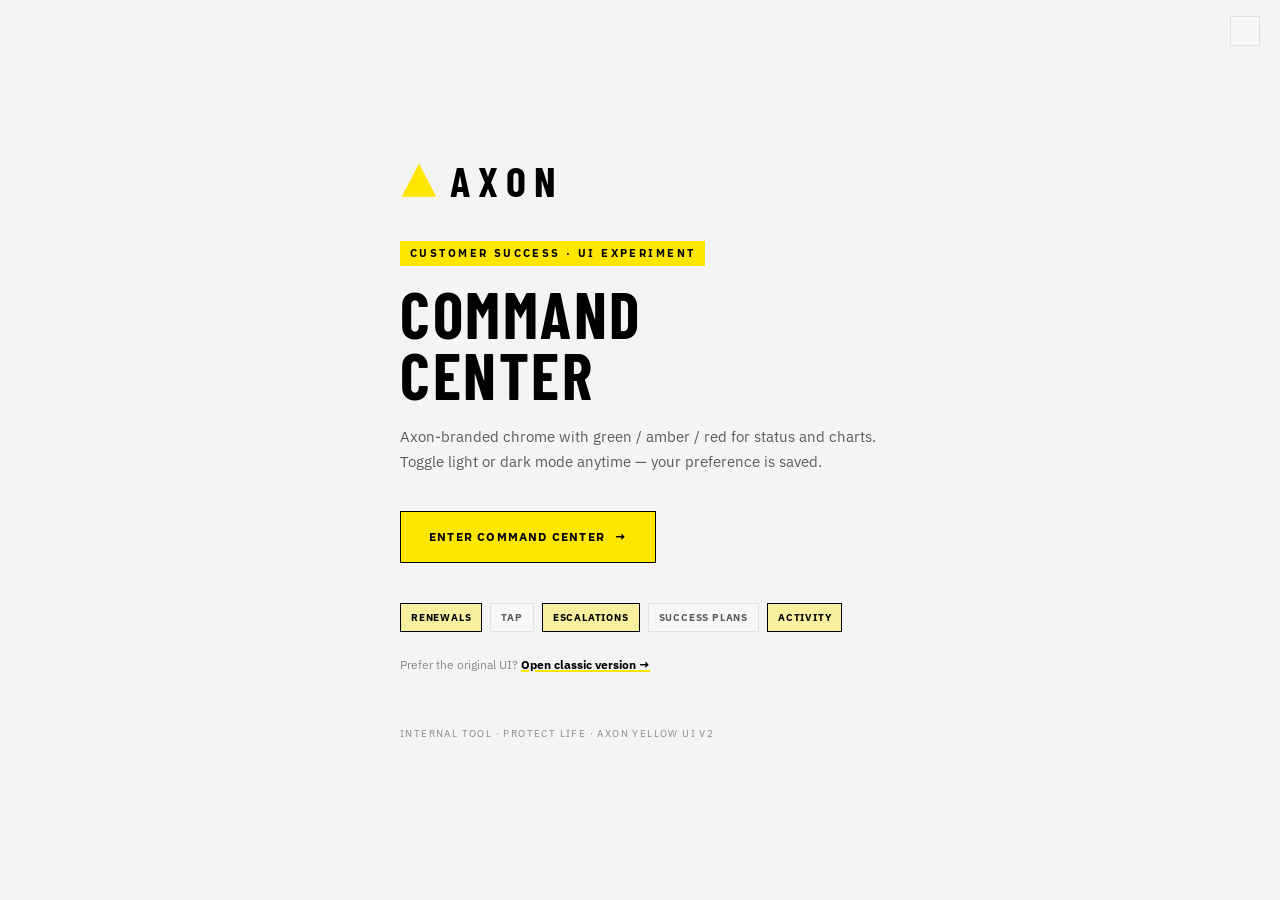
==== frontend-axon/index.html @ 7248dd18 "Add scorecard improve plans, Axon branding, and theme toggle. Ship CSM below-target improve plans pl" ====
<!doctype html>
<html lang="en" data-ui="axon">
<head>
<meta charset="utf-8">
<meta name="viewport" content="width=device-width, initial-scale=1">
<title>Axon CS Command Center — Axon Yellow UI</title>
<script>!function(){var t=localStorage.getItem('cscc-color-theme');document.documentElement.setAttribute('data-theme',t==='dark'||t==='light'?t:'light')}()</script>
<link rel="preconnect" href="https://fonts.googleapis.com">
<link rel="preconnect" href="https://fonts.gstatic.com" crossorigin>
<link href="https://fonts.googleapis.com/css2?family=Barlow+Condensed:wght@600;700&family=IBM+Plex+Sans:wght@400;500;600;700&display=swap" rel="stylesheet">
<link rel="stylesheet" href="styles.css">
<link rel="stylesheet" href="landing.css">
</head>
<body class="landing-body">

<div class="landing-theme-bar">
  <button type="button" class="theme-toggle" id="themeToggle" aria-label="Toggle color theme"></button>
</div>

<div class="landing">
  <div class="landing-logo" aria-label="Axon">
    <svg class="landing-logo-mark" viewBox="0 0 40 40" aria-hidden="true" focusable="false"><path fill="currentColor" d="M20 2.5 38.2 37.5H1.8L20 2.5Z"/></svg>
    <span class="landing-logo-text">AXON</span>
  </div>
  <div class="landing-eyebrow">Customer Success · UI experiment</div>
  <h1 class="landing-title">Command<br>Center</h1>
  <p class="landing-tag">Axon-branded chrome with green / amber / red for status and charts. Toggle light or dark mode anytime — your preference is saved.</p>
  <a class="landing-cta" href="app.html">Enter Command Center <span class="arrow">→</span></a>
  <div class="landing-chips">
    <span>Renewals</span><span>TAP</span><span>Escalations</span><span>Success Plans</span><span>Activity</span>
  </div>
  <div class="landing-switch">Prefer the original UI? <a href="/">Open classic version →</a></div>
  <div class="landing-foot">Internal tool · Protect Life · Axon Yellow UI v2</div>
</div>

<script src="/assets/theme.js"></script>
</body>
</html>
---- frontend-axon/styles.css ----
/* Axon Yellow UI — white + black + Axon Yellow (+ gray neutrals).
   Light surfaces, black type, yellow accents. Same DOM / shared app.js. */
:root{
  color-scheme: light;
  --bg:#ffffff; --page:#f4f4f4; --panel:#ffffff; --panel2:#f7f7f7; --ink:#000000; --muted:#5c5c5c; --muted2:#8a8a8a;
  --line:#e0e0e0; --line-soft:#ececec; --black:#000000;
  --yellow:#ffe600; --yellow-d:#e6cf00; --yellow-ink:#000000;
  /* Semantic status colors — used for health, risk, charts, pills (not brand chrome) */
  --green:#1a9e5c; --greenbg:rgba(26,158,92,.12);
  --amber:#d4890a; --amberbg:rgba(212,137,10,.12);
  --red:#d64545; --redbg:rgba(214,69,69,.1);
  --graybg:#f0f0f0;
  --blue:#2a7de1; --blue-d:#1f66c0; --bluebg:rgba(42,125,225,.1);
  --violet:#7a5af8; --violet-d:#6344e0; --violetbg:rgba(122,90,248,.1);
  --shadow-sm:0 1px 2px rgba(0,0,0,.06);
  --shadow-md:0 8px 28px rgba(0,0,0,.08);
  --shadow-lg:0 24px 64px rgba(0,0,0,.14);
  --radius:2px; --radius-sm:2px; --radius-lg:4px;
  --header-bg:#ffffff; --side-bg:#ffffff; --thead-bg:#fafafa; --scroll:#ccc;
}
html[data-theme="dark"]{
  color-scheme: dark;
  --bg:#000000; --page:#0a0a0a; --panel:#121212; --panel2:#1a1a1a; --ink:#f5f5f5; --muted:#a3a3a3; --muted2:#6b6b6b;
  --line:#2a2a2a; --line-soft:#1f1f1f; --black:#000000;
  --yellow:#ffe600; --yellow-d:#e6cf00; --yellow-ink:#000000;
  --green:#3ddc97; --greenbg:rgba(61,220,151,.14);
  --amber:#ffb84d; --amberbg:rgba(255,184,77,.14);
  --red:#ff6b6b; --redbg:rgba(255,107,107,.14);
  --graybg:#1e1e1e;
  --blue:#5ec8ff; --blue-d:#33a9ea; --bluebg:rgba(94,200,255,.14);
  --violet:#c08bff; --violet-d:#a466f0; --violetbg:rgba(192,139,255,.14);
  --shadow-sm:0 1px 0 rgba(255,255,255,.04);
  --shadow-md:0 12px 40px rgba(0,0,0,.55);
  --shadow-lg:0 28px 80px rgba(0,0,0,.7);
  --header-bg:#000000; --side-bg:#000000; --thead-bg:#0d0d0d; --scroll:#444;
}
*{box-sizing:border-box}
body{margin:0;background:var(--page);color:var(--ink);
  font:14px/1.5 "IBM Plex Sans","Helvetica Neue",Helvetica,Arial,sans-serif;
  -webkit-font-smoothing:antialiased;min-height:100vh}
a{color:var(--ink);text-decoration:none}
.up{text-transform:uppercase;letter-spacing:.08em}
::selection{background:rgba(255,230,0,.45);color:#000}
html[data-theme="dark"] ::selection{color:#000}
::-webkit-scrollbar{width:8px;height:8px}
::-webkit-scrollbar-thumb{background:var(--scroll);border-radius:0}
::-webkit-scrollbar-thumb:hover{background:var(--yellow)}
::-webkit-scrollbar-track{background:transparent}

header.top{background:var(--header-bg);color:var(--ink);display:flex;align-items:center;justify-content:space-between;gap:16px;
  flex-wrap:wrap;padding:14px 28px;border-bottom:1px solid var(--line);position:sticky;top:0;z-index:40;box-shadow:var(--shadow-sm)}
header.top::after{content:"";position:absolute;left:0;right:0;bottom:0;height:3px;background:var(--yellow)}
.brand{display:flex;align-items:center;gap:18px}
.logo{display:inline-flex;align-items:center;gap:10px;color:var(--ink);padding-right:18px;border-right:1px solid var(--line);
  text-decoration:none;line-height:1}
.logo-mark{width:24px;height:24px;flex:0 0 auto;color:var(--yellow)}
.logo-word{font-family:"Barlow Condensed","IBM Plex Sans",sans-serif;font-weight:700;font-size:26px;letter-spacing:.18em}
.brand h1{font-family:"Barlow Condensed","IBM Plex Sans",sans-serif;font-size:15px;margin:0;font-weight:600;text-transform:uppercase;letter-spacing:.14em}
.brand .sub{color:var(--muted2);font-size:11px;margin-top:2px;letter-spacing:.04em;text-transform:uppercase}
.topright{display:flex;align-items:center;gap:14px}
.theme-toggle{width:30px;height:30px;padding:0;border:1px solid var(--line);background:var(--panel2);color:var(--ink);cursor:pointer;
  border-radius:0;display:inline-flex;align-items:center;justify-content:center;flex:0 0 auto;transition:border-color .12s,background .12s,color .12s}
.theme-toggle svg{width:15px;height:15px;fill:none;stroke:currentColor;stroke-width:1.8;stroke-linecap:round;stroke-linejoin:round}
.theme-toggle:hover{border-color:var(--yellow);background:var(--yellow);color:#000}
.improve-list{display:flex;flex-direction:column;gap:10px}
.improve-step{display:grid;grid-template-columns:140px 1fr;gap:12px;padding:12px 14px;border:1px solid var(--line);background:var(--panel2)}
.improve-step.high{border-color:rgba(214,69,69,.35);background:var(--redbg)}
.improve-step.med{border-color:rgba(212,137,10,.35);background:var(--amberbg)}
.improve-meta{font-size:12.5px}
.improve-body b{display:inline;font-size:13px}
.improve-body .mini{margin:6px 0 0}
@media(max-width:720px){.improve-step{grid-template-columns:1fr}}
.modebadge{font-size:10px;text-transform:uppercase;letter-spacing:.1em;font-weight:700;padding:5px 10px;border-radius:0;border:1px solid var(--line);color:var(--muted);background:var(--panel2)}
.modebadge.mock{color:var(--amber);border-color:rgba(212,137,10,.35);background:var(--amberbg)}
.modebadge.live{color:var(--green);border-color:rgba(26,158,92,.35);background:var(--greenbg)}
.modebadge.down{color:var(--red);border-color:rgba(214,69,69,.35);background:var(--redbg)}
#asof{color:var(--muted2);font-size:10.5px;text-transform:uppercase;letter-spacing:.08em}

.shell{display:flex;align-items:stretch;max-width:1480px;margin:0 auto}
.side{width:210px;flex:0 0 210px;background:var(--side-bg);border-right:1px solid var(--line);align-self:stretch;padding:18px 0 40px;position:sticky;top:95px;height:calc(100vh - 95px);overflow:auto}
nav.tabs{display:flex;flex-direction:column;gap:1px;padding:0 8px}
nav.tabs button{border:none;border-radius:0;background:none;color:var(--muted);text-align:left;
  padding:11px 12px;font:inherit;font-weight:600;font-size:12px;letter-spacing:.03em;cursor:pointer;
  display:flex;align-items:center;justify-content:space-between;gap:8px;transition:background .12s,color .12s}
nav.tabs button .ic{width:15px;height:15px;flex:0 0 auto;fill:none;stroke:currentColor;stroke-width:1.8;stroke-linecap:round;stroke-linejoin:round;margin-right:9px;opacity:.7}
nav.tabs button span:first-of-type{display:flex;align-items:center}
nav.tabs button:hover{background:var(--panel2);color:var(--ink)}
nav.tabs button.active{background:rgba(255,230,0,.28);color:var(--ink);box-shadow:inset 3px 0 0 var(--yellow);font-weight:700}
html[data-theme="dark"] nav.tabs button.active{background:rgba(255,230,0,.12);box-shadow:inset 3px 0 0 var(--yellow)}
.side .sec{color:var(--muted2);font-size:9.5px;font-weight:800;letter-spacing:.16em;padding:18px 12px 6px;text-transform:uppercase}
.side .sec.sec-blue,.side .sec.sec-amber,.side .sec.sec-violet{color:var(--ink)}
nav.tabs button .b{display:inline-flex;align-items:center;justify-content:center;min-width:18px;height:16px;padding:0 5px;
  background:var(--red);color:#fff;font-size:10px;font-weight:800;border-radius:0}
nav.tabs button.active .b{background:var(--yellow);color:#000}
.side .sfoot{color:var(--muted2);font-size:10px;letter-spacing:.03em;padding:20px 16px 0;line-height:1.55}
.main{flex:1;min-width:0}
.inner{padding:20px 28px 0}

.scopebar{background:var(--panel);border:1px solid var(--line);border-radius:0;
  padding:10px 14px;display:flex;align-items:center;gap:8px;flex-wrap:wrap;margin:18px 0 16px;box-shadow:var(--shadow-sm)}
.crumb{display:flex;align-items:center;gap:6px;flex-wrap:wrap;font-size:12.5px}
.crumb button{border:none;background:none;color:var(--muted);cursor:pointer;font:inherit;padding:3px 5px;font-weight:600}
.crumb button:hover{color:#000;background:var(--yellow)}
.crumb .sep{color:var(--muted2)}
.crumb .cur{color:var(--ink);font-weight:800}
.scopebar .role{margin-left:auto;color:var(--muted);font-size:10.5px;text-transform:uppercase;letter-spacing:.08em}

.kpis{display:grid;grid-template-columns:repeat(auto-fit,minmax(170px,1fr));gap:10px;margin-bottom:18px}
.kpi{background:var(--panel);border:1px solid var(--line);padding:16px;position:relative;border-radius:0;
  box-shadow:var(--shadow-sm);transition:border-color .12s,box-shadow .12s;overflow:hidden}
.kpi:hover{border-color:var(--muted2);box-shadow:var(--shadow-md)}
.kpi::before{content:"";position:absolute;left:0;top:0;bottom:0;width:3px;background:var(--line)}
.kpis .kpi:not(.accent)::before{background:var(--yellow)}
.kpi.accent::before{background:var(--ink);width:4px}
html[data-theme="dark"] .kpi.accent::before{background:var(--yellow)}
.kpi.accent{border-color:var(--ink);background:rgba(255,230,0,.08)}
.kpi.clickable{cursor:pointer}
.kpi.clickable:hover{border-color:var(--ink)}
.pill.clickable{cursor:pointer}
.pill.clickable:hover{filter:brightness(.96)}
.kpi.selected{border-color:var(--ink);box-shadow:inset 0 0 0 2px var(--yellow)}
.kpi.selected .v{color:var(--ink)}
.kpi .l{color:var(--muted);font-size:10px;font-weight:700;text-transform:uppercase;letter-spacing:.1em}
.kpi .v{font-family:"Barlow Condensed","IBM Plex Sans",sans-serif;font-size:32px;font-weight:700;margin-top:8px;letter-spacing:.01em;font-variant-numeric:tabular-nums;color:var(--ink)}
.kpi .d{font-size:11px;color:var(--muted2);margin-top:4px}
.grid2{display:grid;grid-template-columns:1.35fr 1fr;gap:12px}
@media(max-width:920px){.grid2{grid-template-columns:1fr}}
.disco-grid{display:grid;grid-template-columns:1fr 1fr;gap:12px;margin-top:4px}
@media(max-width:820px){.disco-grid{grid-template-columns:1fr}}
details.disc summary{cursor:pointer;list-style:none;padding:2px 0}
details.disc summary::-webkit-details-marker{display:none}
details.disc summary::before{content:'▸ ';color:#000}
details.disc[open] summary::before{content:'▾ '}
.card{background:var(--panel);border:1px solid var(--line);padding:18px;margin-bottom:12px;border-radius:0;box-shadow:var(--shadow-sm)}
.card h3{margin:0 0 12px;font-family:"Barlow Condensed","IBM Plex Sans",sans-serif;font-size:13px;font-weight:700;text-transform:uppercase;letter-spacing:.1em;
  padding-bottom:10px;border-bottom:1px solid var(--line);display:flex;align-items:baseline;flex-wrap:wrap;gap:8px}
.card h3 .hint{font-family:"IBM Plex Sans",sans-serif;font-weight:500;color:var(--muted2);font-size:11px;text-transform:none;letter-spacing:0}
table{width:100%;border-collapse:collapse;font-size:12.5px}
th,td{text-align:left;padding:9px 10px;border-bottom:1px solid var(--line-soft);vertical-align:middle}
thead th{border-bottom:1px solid var(--line);background:var(--thead-bg)}
th{color:var(--muted);font-size:10px;text-transform:uppercase;letter-spacing:.08em;font-weight:700;cursor:pointer;user-select:none;white-space:nowrap}
th:hover{color:#000}
tbody tr{cursor:pointer;transition:background .1s}
tbody tr:hover{background:rgba(255,230,0,.12)}
.num{text-align:right;font-variant-numeric:tabular-nums}
.pill{display:inline-block;padding:2px 8px;font-size:10px;font-weight:800;white-space:nowrap;text-transform:uppercase;letter-spacing:.04em;border-radius:0;border:1px solid transparent}
.p-green{background:var(--greenbg);color:var(--green);border-color:rgba(26,158,92,.3)}
.p-amber{background:var(--amberbg);color:var(--amber);border-color:rgba(212,137,10,.3)}
.p-red{background:var(--redbg);color:var(--red);border-color:rgba(214,69,69,.3)}
.p-gray{background:var(--graybg);color:#555;border-color:var(--line)}
.p-blue{background:var(--bluebg);color:var(--blue);border-color:rgba(42,125,225,.3)}
.p-violet{background:var(--violetbg);color:var(--violet);border-color:rgba(122,90,248,.3)}
.hs{display:inline-flex;align-items:center;gap:8px}
.bar{width:48px;height:4px;background:var(--line);overflow:hidden;border-radius:0}
.bar i{display:block;height:100%}
.chartbox{position:relative;height:252px}
.mini{color:var(--muted);font-size:12px}
.row-actions{display:flex;gap:8px;flex-wrap:wrap;align-items:center}
.btn{border:1px solid var(--line);background:var(--panel);color:var(--ink);padding:8px 14px;cursor:pointer;font:inherit;font-weight:700;font-size:11px;
  text-transform:uppercase;letter-spacing:.06em;border-radius:0;transition:all .12s}
.btn:hover{background:var(--panel2);border-color:var(--ink)}
.btn.primary{background:var(--yellow);color:#000;border-color:#000}
.btn.primary:hover{background:var(--ink);color:var(--page);border-color:var(--ink)}
html[data-theme="dark"] .btn.primary:hover{background:#fff;color:#000;border-color:#fff}
.btn.sm{padding:5px 10px;font-size:10px}
.btn:disabled{opacity:.35;cursor:not-allowed}
.overlay{position:fixed;inset:0;background:rgba(0,0,0,.45);display:none;align-items:flex-start;justify-content:center;padding:36px 16px;z-index:50;overflow:auto}
html[data-theme="dark"] .overlay{background:rgba(0,0,0,.72)}
.overlay.show{display:flex}
.sheet{background:var(--panel);max-width:820px;width:100%;box-shadow:var(--shadow-lg);overflow:hidden;border-radius:0;border:1px solid var(--line)}
.sheet .hd{padding:18px 22px;border-bottom:1px solid var(--line);display:flex;justify-content:space-between;align-items:flex-start;gap:12px;
  background:linear-gradient(180deg,rgba(255,230,0,.35),var(--panel) 70%);border-top:3px solid var(--yellow)}
.sheet .hd h2{margin:0;font-family:"Barlow Condensed","IBM Plex Sans",sans-serif;font-size:22px;font-weight:700;letter-spacing:.04em;text-transform:uppercase}
.sheet .bd{padding:20px 22px}
.x{border:1px solid var(--line);background:var(--panel2);width:32px;height:32px;cursor:pointer;font-size:15px;color:var(--muted);border-radius:0;transition:all .12s}
.x:hover{background:var(--yellow);color:#000;border-color:#000}
.comp{display:grid;grid-template-columns:1fr auto;gap:7px 10px;font-size:13px;margin-top:6px}
.comp .neg{color:var(--red);font-weight:800;font-variant-numeric:tabular-nums}
.comp .pos{color:var(--green);font-weight:800;font-variant-numeric:tabular-nums}
.slider{display:grid;grid-template-columns:210px 1fr 44px;align-items:center;gap:12px;margin:12px 0}
.slider label{font-size:11px;text-transform:uppercase;letter-spacing:.05em;color:var(--muted);font-weight:700}
.slider input{width:100%;accent-color:var(--yellow)}
.slider span{font-weight:800;font-variant-numeric:tabular-nums;text-align:right}
.tl{border-left:2px solid var(--yellow);margin-left:6px;padding-left:16px}
.tl .ev{margin-bottom:14px;position:relative}
.tl .ev::before{content:"";position:absolute;left:-22px;top:4px;width:8px;height:8px;background:var(--yellow);border:2px solid #000;border-radius:0}
.tl .ev .t{font-size:11px;color:var(--muted2)}
.loading{text-align:center;padding:80px 20px;color:var(--muted)}
.spinner{width:28px;height:28px;border:2px solid var(--line);border-top-color:var(--yellow);border-radius:0;animation:spin .7s linear infinite;margin:0 auto 16px}
@keyframes spin{to{transform:rotate(360deg)}}
.hidden{display:none!important}
.err{background:var(--redbg);color:var(--red);padding:12px 14px;margin:10px 0;font-weight:700;border-radius:0;border:1px solid rgba(214,69,69,.3)}
.tag{font-size:10px;color:var(--muted);background:var(--graybg);padding:2px 6px;font-weight:700;border-radius:0}
.tag.ty{background:rgba(255,230,0,.35);color:#000}
.tag.tb{background:var(--bluebg);color:var(--blue)}
.tag.tv{background:var(--violetbg);color:var(--violet)}
.tag.tg{background:var(--greenbg);color:var(--green)}
.tag.ta{background:var(--amberbg);color:var(--amber)}
.tag.tr{background:var(--redbg);color:var(--red)}
.treewrap .node{border:1px solid var(--line);margin-bottom:8px;overflow:hidden;border-radius:0;background:var(--panel)}
.treewrap .node:hover{border-color:#000}
.treewrap .nhead{display:grid;grid-template-columns:1fr auto auto auto auto;gap:12px;align-items:center;padding:12px 14px;cursor:pointer;
  border-left:3px solid transparent;transition:background .12s,border-color .12s}
.treewrap .nhead:hover{background:rgba(255,230,0,.15);border-left-color:var(--yellow)}
.treewrap .nname{font-weight:800}
.treewrap .ntitle{color:var(--muted);font-size:11px;font-weight:500}
.treewrap .metric{text-align:right;font-variant-numeric:tabular-nums;font-size:12.5px;font-weight:700}
.treewrap .metric b{display:block;font-size:9.5px;color:var(--muted2);font-weight:700;text-transform:uppercase;letter-spacing:.08em;margin-bottom:2px}
.select{border:1px solid var(--line);padding:7px 10px;font:inherit;background:var(--panel);color:var(--ink);font-weight:600;border-radius:0}
.select.sm{padding:5px 8px;font-size:11.5px;font-weight:500;max-width:140px}
.select:focus{outline:2px solid var(--yellow)}
.legend{display:flex;gap:16px;flex-wrap:wrap;font-size:11px;color:var(--muted);margin-top:14px;text-transform:uppercase;letter-spacing:.05em;font-weight:600}
.legend span{display:inline-flex;align-items:center;gap:6px}
.dot{width:8px;height:8px;display:inline-block;border-radius:0}
.foot{color:var(--muted2);font-size:10.5px;margin-top:22px;line-height:1.7;border-top:1px solid var(--line);padding-top:14px;padding-bottom:32px}
.searchbar{margin:0 0 12px}
.searchbar input{width:100%;max-width:360px;border:1px solid var(--line);padding:9px 12px;font:inherit;border-radius:0;background:var(--panel);color:var(--ink)}
.searchbar input:focus{outline:2px solid var(--yellow)}
.notes-in{width:100%;border:1px solid var(--line);padding:9px 11px;font:inherit;resize:vertical;border-radius:0;background:var(--panel);color:var(--ink)}
.notes-in:focus{outline:2px solid var(--yellow)}
.next-step{border:1px solid var(--line);background:var(--panel2);border-radius:0;padding:12px 14px}
.next-step.overdue{border-color:rgba(214,69,69,.4);background:var(--redbg)}
.prodlist{display:flex;flex-direction:column;gap:8px}
.prow{display:grid;grid-template-columns:180px 1fr 80px;gap:10px;align-items:center;font-size:12.5px}
.prow .pn{font-weight:700;overflow:hidden;text-overflow:ellipsis;white-space:nowrap}
.prow .pbar{height:6px;background:var(--line);overflow:hidden;border-radius:0}
.prow .pbar i{display:block;height:100%;background:var(--yellow);border-radius:0}
.prow .pv{text-align:right;font-variant-numeric:tabular-nums;font-weight:700}
@media(max-width:560px){.prow{grid-template-columns:120px 1fr 66px}}

.hero{background:var(--panel);border:1px solid var(--line);padding:28px 30px;margin:18px 0 16px;border-radius:0;position:relative;overflow:hidden;box-shadow:var(--shadow-sm)}
.hero::after{content:"";position:absolute;left:0;top:0;bottom:0;width:4px;background:var(--yellow)}
.hero h2{margin:0;font-family:"Barlow Condensed","IBM Plex Sans",sans-serif;font-size:34px;font-weight:700;letter-spacing:.04em;text-transform:uppercase}
.hero p{margin:0;color:var(--muted);max-width:760px;font-size:14px;line-height:1.6}
.hero .eyebrow{color:#000;font-size:10.5px;font-weight:800;text-transform:uppercase;letter-spacing:.18em;margin-bottom:10px;background:var(--yellow);display:inline-block;padding:3px 8px}
.features{display:grid;grid-template-columns:repeat(auto-fill,minmax(240px,1fr));gap:10px}
.feature{background:var(--panel);border:1px solid var(--line);padding:16px;cursor:pointer;transition:border-color .12s,background .12s;border-radius:0;position:relative;overflow:hidden}
.feature::before{content:"";position:absolute;left:0;top:0;bottom:0;width:3px;background:transparent;transition:background .12s}
.feature:hover{border-color:var(--ink);background:rgba(255,230,0,.08)}
.feature:hover::before{background:var(--yellow)}
.feature:hover .go{color:var(--ink)}
.feature h4{margin:0 0 6px;font-family:"Barlow Condensed","IBM Plex Sans",sans-serif;font-size:14px;font-weight:700;text-transform:uppercase;letter-spacing:.06em}
.feature p{margin:0;color:var(--muted);font-size:12px;line-height:1.5}
.feature .go{margin-top:10px;color:var(--muted2);font-size:10.5px;font-weight:800;text-transform:uppercase;letter-spacing:.08em;transition:color .12s}

.csat-wrap{display:flex;align-items:center;gap:14px}
.csat-num{font-family:"Barlow Condensed",sans-serif;font-size:36px;font-weight:700;font-variant-numeric:tabular-nums}
.csat-face{font-size:11px;font-weight:800;text-transform:uppercase;letter-spacing:.06em}

.milestone{display:grid;grid-template-columns:26px 1fr 150px 90px;gap:10px;align-items:center;padding:10px 0;border-bottom:1px solid var(--line-soft)}
.milestone:last-child{border-bottom:none}
.milestone input[type=checkbox]{width:16px;height:16px;accent-color:var(--yellow);cursor:pointer}
.milestone input[type=text]{width:100%;border:1px solid transparent;background:none;color:var(--ink);font:inherit;padding:5px 7px}
.milestone input[type=text]:hover,.milestone input[type=text]:focus{border-color:var(--line);background:var(--panel2);outline:none}
.milestone input[type=date]{border:1px solid var(--line);background:var(--panel);color:var(--ink);font:inherit;padding:5px 7px;font-size:12px;color-scheme:inherit}
.milestone.done input[type=text]{text-decoration:line-through;color:var(--muted2)}
.tapstep{display:flex;align-items:center;gap:10px;padding:9px 0;border-bottom:1px solid var(--line-soft)}
.tapstep:last-child{border-bottom:none}
.tapstep input[type=checkbox]{width:16px;height:16px;accent-color:var(--yellow);cursor:pointer;flex:none}
.tapstep.done span{text-decoration:line-through;color:var(--muted2)}
.rollrow{display:flex;align-items:center;gap:8px;margin-bottom:7px;font-size:12.5px}
.rollrow .rl{width:130px;flex:0 0 auto;color:var(--muted);overflow:hidden;text-overflow:ellipsis;white-space:nowrap}
.rollrow .rbarwrap{flex:1;height:6px;background:var(--line);overflow:hidden}
.rollrow .rbar{height:100%;background:var(--blue)}
.rollrow .rn{width:22px;text-align:right;font-weight:700}
.progress{height:6px;background:var(--line);overflow:hidden}
.progress i{display:block;height:100%;background:linear-gradient(90deg,#148f52,var(--green))}
.obj-in{width:100%;border:1px solid var(--line);padding:9px 11px;font:inherit;resize:vertical;border-radius:0;min-height:70px;background:var(--panel);color:var(--ink)}
.obj-in:focus{outline:2px solid var(--yellow)}

#toastHost{position:fixed;bottom:22px;left:50%;transform:translateX(-50%);z-index:99;display:flex;flex-direction:column;gap:8px;align-items:center}
.toast{background:var(--greenbg);color:var(--green);border:1px solid rgba(26,158,92,.35);padding:10px 16px;border-radius:0;font-weight:700;font-size:12px;
  box-shadow:var(--shadow-md);animation:toastin .2s ease}
@keyframes toastin{from{opacity:0;transform:translateY(8px)}to{opacity:1;transform:translateY(0)}}

.card.callout{border-color:rgba(212,137,10,.4);background:var(--amberbg)}
.card.callout h3{color:var(--amber);border-bottom-color:rgba(212,137,10,.2)}

.reslist{display:flex;flex-direction:column;gap:6px}
.resrow{display:flex;align-items:center;justify-content:space-between;gap:10px;padding:9px 12px;background:var(--panel2);border:1px solid var(--line-soft)}
.resrow a{color:var(--ink);font-weight:600;text-decoration:underline;text-decoration-color:var(--yellow);text-decoration-thickness:2px}
.resrow a:hover{background:var(--yellow)}

.variant-banner{background:#000;color:#fff;font-size:11px;font-weight:800;text-transform:uppercase;letter-spacing:.1em;
  padding:8px 16px;display:flex;align-items:center;justify-content:space-between;gap:12px;flex-wrap:wrap}
.variant-banner a{color:var(--yellow);text-decoration:underline;font-weight:800}
---- frontend-axon/landing.css ----
.landing-body{display:flex;min-height:100vh;margin:0;background:var(--page,#fff);position:relative}
.landing-theme-bar{position:absolute;top:16px;right:20px}
.landing{
  margin:auto;max-width:680px;padding:72px 40px;text-align:left;
  display:flex;flex-direction:column;align-items:flex-start;gap:4px;
}
.landing-logo{display:inline-flex;align-items:center;gap:12px}
.landing-logo-mark{width:38px;height:38px;color:var(--yellow,#ffe600)}
.landing-logo-text{
  font-family:"Barlow Condensed","IBM Plex Sans",sans-serif;font-weight:700;letter-spacing:.2em;
  font-size:42px;color:var(--ink,#000);line-height:1;
}
.landing-eyebrow{
  color:#000;font-size:11px;font-weight:800;text-transform:uppercase;letter-spacing:.22em;
  margin-top:36px;background:var(--yellow,#ffe600);padding:4px 10px;
}
.landing-title{
  font-family:"Barlow Condensed","IBM Plex Sans",sans-serif;font-weight:700;letter-spacing:.04em;
  font-size:64px;line-height:0.95;margin:14px 0 8px;color:var(--ink,#000);text-transform:uppercase;
}
.landing-tag{
  color:var(--muted,#5c5c5c);font-size:15px;line-height:1.65;max-width:480px;margin:8px 0 12px;
}
.landing-cta{
  display:inline-flex;align-items:center;gap:10px;margin-top:20px;padding:16px 28px;border-radius:0;
  background:var(--yellow,#ffe600);color:#000;border:1px solid #000;
  font-weight:800;font-size:12px;text-transform:uppercase;letter-spacing:.1em;text-decoration:none;
  transition:background .12s,color .12s,transform .12s;
}
.landing-cta:hover{background:var(--ink,#000);color:var(--page,#fff);transform:translateX(4px)}
html[data-theme="dark"] .landing-cta:hover{background:#fff;color:#000;border-color:#fff}
.landing-cta .arrow{transition:transform .12s}
.landing-cta:hover .arrow{transform:translateX(4px)}
.landing-chips{display:flex;gap:8px;flex-wrap:wrap;margin-top:36px;max-width:520px}
.landing-chips span{
  font-size:10px;font-weight:700;text-transform:uppercase;letter-spacing:.08em;
  padding:6px 10px;border-radius:0;border:1px solid var(--line,#e0e0e0);background:var(--panel2,#f7f7f7);color:var(--muted,#5c5c5c);
}
.landing-chips span:nth-child(odd){color:#000;border-color:#000;background:rgba(255,230,0,.35)}
.landing-foot{color:var(--muted2,#8a8a8a);font-size:10px;letter-spacing:.14em;text-transform:uppercase;margin-top:48px}
.landing-switch{margin-top:20px;font-size:12px;color:var(--muted2,#8a8a8a)}
.landing-switch a{color:var(--ink,#000);text-decoration:underline;text-decoration-color:var(--yellow,#ffe600);text-decoration-thickness:2px;font-weight:700}
@media(max-width:560px){
  .landing{padding:48px 24px}
  .landing-title{font-size:42px}
}
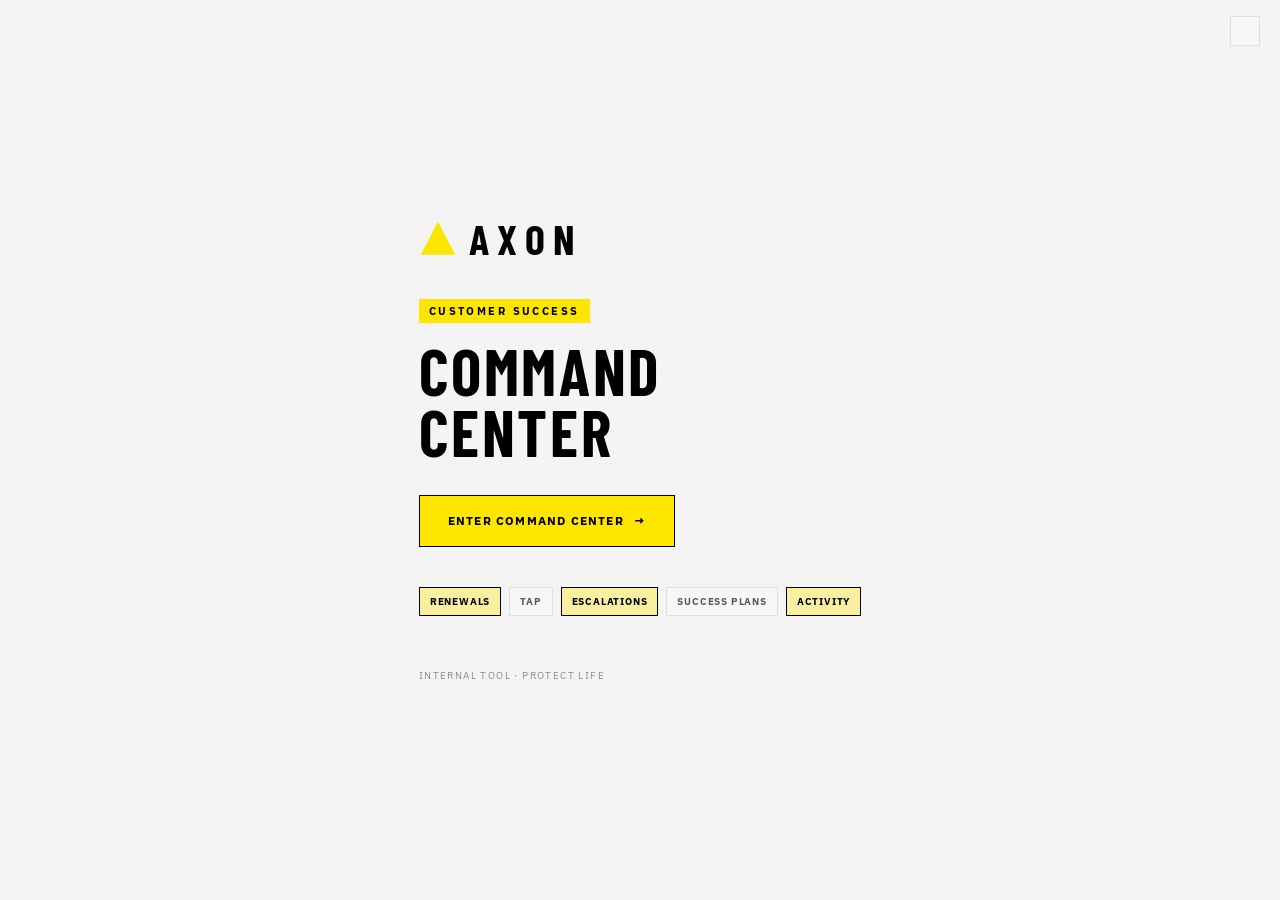
==== commit 8195998f: "Add Usage & Adoption feature and Email Outreach; nav + cache-bust updates" ====
--- a/frontend-axon/index.html
+++ b/frontend-axon/index.html
@@ -3,7 +3,7 @@
 <head>
 <meta charset="utf-8">
 <meta name="viewport" content="width=device-width, initial-scale=1">
-<title>Axon CS Command Center — Axon Yellow UI</title>
+<title>Axon CS Command Center</title>
 <script>!function(){var t=localStorage.getItem('cscc-color-theme');document.documentElement.setAttribute('data-theme',t==='dark'||t==='light'?t:'light')}()</script>
 <link rel="preconnect" href="https://fonts.googleapis.com">
 <link rel="preconnect" href="https://fonts.gstatic.com" crossorigin>
@@ -22,15 +22,13 @@
     <svg class="landing-logo-mark" viewBox="0 0 40 40" aria-hidden="true" focusable="false"><path fill="currentColor" d="M20 2.5 38.2 37.5H1.8L20 2.5Z"/></svg>
     <span class="landing-logo-text">AXON</span>
   </div>
-  <div class="landing-eyebrow">Customer Success · UI experiment</div>
+  <div class="landing-eyebrow">Customer Success</div>
   <h1 class="landing-title">Command<br>Center</h1>
-  <p class="landing-tag">Axon-branded chrome with green / amber / red for status and charts. Toggle light or dark mode anytime — your preference is saved.</p>
   <a class="landing-cta" href="app.html">Enter Command Center <span class="arrow">→</span></a>
   <div class="landing-chips">
     <span>Renewals</span><span>TAP</span><span>Escalations</span><span>Success Plans</span><span>Activity</span>
   </div>
-  <div class="landing-switch">Prefer the original UI? <a href="/">Open classic version →</a></div>
-  <div class="landing-foot">Internal tool · Protect Life · Axon Yellow UI v2</div>
+  <div class="landing-foot">Internal tool · Protect Life</div>
 </div>
 
 <script src="/assets/theme.js"></script>
--- a/frontend-axon/styles.css
+++ b/frontend-axon/styles.css
@@ -1,5 +1,5 @@
-/* Axon Yellow UI — white + black + Axon Yellow (+ gray neutrals).
-   Light surfaces, black type, yellow accents. Same DOM / shared app.js. */
+/* Primary UI — white + black + Axon Yellow (+ gray neutrals).
+   Light surfaces, black type, yellow accents. Product logic in shared /assets/app.js. */
 :root{
   color-scheme: light;
   --bg:#ffffff; --page:#f4f4f4; --panel:#ffffff; --panel2:#f7f7f7; --ink:#000000; --muted:#5c5c5c; --muted2:#8a8a8a;
@@ -281,6 +281,26 @@
 .resrow a{color:var(--ink);font-weight:600;text-decoration:underline;text-decoration-color:var(--yellow);text-decoration-thickness:2px}
 .resrow a:hover{background:var(--yellow)}
 
-.variant-banner{background:#000;color:#fff;font-size:11px;font-weight:800;text-transform:uppercase;letter-spacing:.1em;
-  padding:8px 16px;display:flex;align-items:center;justify-content:space-between;gap:12px;flex-wrap:wrap}
-.variant-banner a{color:var(--yellow);text-decoration:underline;font-weight:800}
+.email-suggest-list{display:flex;flex-direction:column;gap:8px}
+.email-suggest{display:flex;align-items:center;justify-content:space-between;gap:12px;padding:12px 14px;border:1px solid var(--line);background:var(--panel2)}
+.email-tpl-bar{display:flex;align-items:flex-end;flex-wrap:wrap;gap:12px}
+.email-dd{position:relative;display:flex;flex-direction:column;gap:4px}
+.email-dd-btn{display:flex;align-items:center;justify-content:space-between;gap:12px;width:100%;margin-top:4px;padding:10px 12px;border:1px solid var(--line);border-radius:0;background:var(--panel2);color:var(--ink);font:inherit;font-weight:600;cursor:pointer;text-align:left}
+.email-dd-btn:hover,.email-dd-btn.open{border-color:#000;background:var(--yellow)}
+.email-dd-btn-text{overflow:hidden;text-overflow:ellipsis;white-space:nowrap}
+.email-dd-caret{color:var(--muted);font-size:12px;flex:0 0 auto}
+.email-dd-btn.open .email-dd-caret{transform:rotate(180deg)}
+.email-dd-menu{position:absolute;left:0;right:0;top:calc(100% + 4px);z-index:30;max-height:280px;overflow-y:auto;overscroll-behavior:contain;border:1px solid var(--line);background:var(--panel);box-shadow:var(--shadow-md);padding:4px}
+.email-dd-menu[hidden]{display:none!important}
+.email-dd-group{padding:4px 0 8px}
+.email-dd-label{font-size:10.5px;font-weight:800;letter-spacing:.08em;text-transform:uppercase;color:var(--muted);padding:6px 10px 4px}
+.email-dd-item{display:flex;flex-direction:column;align-items:flex-start;gap:2px;width:100%;padding:10px 12px;border:none;border-radius:0;background:transparent;color:var(--ink);font:inherit;cursor:pointer;text-align:left}
+.email-dd-item:hover{background:var(--yellow)}
+.email-dd-item.selected{background:rgba(255,230,0,.28);box-shadow:inset 3px 0 0 #000}
+.email-dd-item-title{font-weight:700;font-size:13px}
+.email-dd-item-desc{font-size:12px;color:var(--muted);line-height:1.4}
+.email-compose{display:flex;flex-direction:column;gap:12px;max-width:820px}
+.email-body{min-height:220px;font-family:ui-monospace,SFMono-Regular,Menlo,Consolas,monospace;font-size:12.5px;line-height:1.55;border-radius:0}
+.email-confirm{display:flex;align-items:flex-start;gap:10px;font-size:13px;font-weight:600;margin-top:4px;cursor:pointer}
+.email-confirm input{margin-top:3px}
+button[data-email-send]:disabled{opacity:.45;cursor:not-allowed}
--- a/frontend-axon/landing.css
+++ b/frontend-axon/landing.css
@@ -38,8 +38,6 @@
 }
 .landing-chips span:nth-child(odd){color:#000;border-color:#000;background:rgba(255,230,0,.35)}
 .landing-foot{color:var(--muted2,#8a8a8a);font-size:10px;letter-spacing:.14em;text-transform:uppercase;margin-top:48px}
-.landing-switch{margin-top:20px;font-size:12px;color:var(--muted2,#8a8a8a)}
-.landing-switch a{color:var(--ink,#000);text-decoration:underline;text-decoration-color:var(--yellow,#ffe600);text-decoration-thickness:2px;font-weight:700}
 @media(max-width:560px){
   .landing{padding:48px 24px}
   .landing-title{font-size:42px}
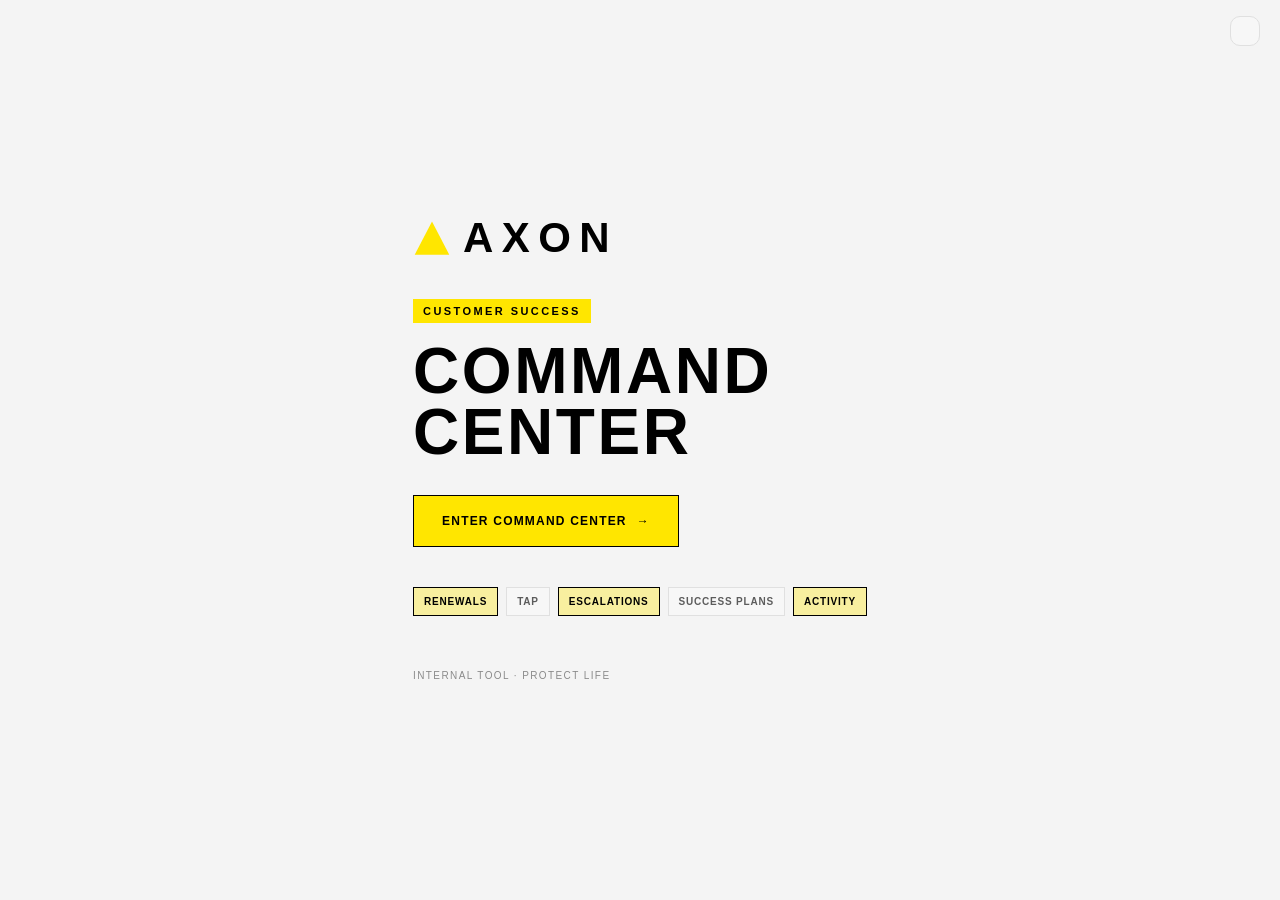
==== commit 076193e1: "Add Customer Pulse redesign, real NPS/CSAT survey pipeline, and email automation demo - Wire up a re" ====
--- a/frontend-axon/index.html
+++ b/frontend-axon/index.html
@@ -5,9 +5,6 @@
 <meta name="viewport" content="width=device-width, initial-scale=1">
 <title>Axon CS Command Center</title>
 <script>!function(){var t=localStorage.getItem('cscc-color-theme');document.documentElement.setAttribute('data-theme',t==='dark'||t==='light'?t:'light')}()</script>
-<link rel="preconnect" href="https://fonts.googleapis.com">
-<link rel="preconnect" href="https://fonts.gstatic.com" crossorigin>
-<link href="https://fonts.googleapis.com/css2?family=Barlow+Condensed:wght@600;700&family=IBM+Plex+Sans:wght@400;500;600;700&display=swap" rel="stylesheet">
 <link rel="stylesheet" href="styles.css">
 <link rel="stylesheet" href="landing.css">
 </head>
--- a/frontend-axon/styles.css
+++ b/frontend-axon/styles.css
@@ -12,11 +12,12 @@
   --graybg:#f0f0f0;
   --blue:#2a7de1; --blue-d:#1f66c0; --bluebg:rgba(42,125,225,.1);
   --violet:#7a5af8; --violet-d:#6344e0; --violetbg:rgba(122,90,248,.1);
-  --shadow-sm:0 1px 2px rgba(0,0,0,.06);
-  --shadow-md:0 8px 28px rgba(0,0,0,.08);
+  --shadow-sm:0 2px 8px rgba(0,0,0,.07);
+  --shadow-md:0 8px 28px rgba(0,0,0,.1);
   --shadow-lg:0 24px 64px rgba(0,0,0,.14);
-  --radius:2px; --radius-sm:2px; --radius-lg:4px;
+  --radius:10px; --radius-sm:6px; --radius-lg:16px;
   --header-bg:#ffffff; --side-bg:#ffffff; --thead-bg:#fafafa; --scroll:#ccc;
+  --font-ui: -apple-system, BlinkMacSystemFont, "SF Pro Text", "Segoe UI", Roboto, Helvetica, Arial, sans-serif;
 }
 html[data-theme="dark"]{
   color-scheme: dark;
@@ -36,14 +37,15 @@
 }
 *{box-sizing:border-box}
 body{margin:0;background:var(--page);color:var(--ink);
-  font:14px/1.5 "IBM Plex Sans","Helvetica Neue",Helvetica,Arial,sans-serif;
+  font:14px/1.5 var(--font-ui);
+  font-variant-numeric:tabular-nums;
   -webkit-font-smoothing:antialiased;min-height:100vh}
 a{color:var(--ink);text-decoration:none}
 .up{text-transform:uppercase;letter-spacing:.08em}
 ::selection{background:rgba(255,230,0,.45);color:#000}
 html[data-theme="dark"] ::selection{color:#000}
 ::-webkit-scrollbar{width:8px;height:8px}
-::-webkit-scrollbar-thumb{background:var(--scroll);border-radius:0}
+::-webkit-scrollbar-thumb{background:var(--scroll);border-radius:var(--radius)}
 ::-webkit-scrollbar-thumb:hover{background:var(--yellow)}
 ::-webkit-scrollbar-track{background:transparent}
 
@@ -51,15 +53,14 @@
   flex-wrap:wrap;padding:14px 28px;border-bottom:1px solid var(--line);position:sticky;top:0;z-index:40;box-shadow:var(--shadow-sm)}
 header.top::after{content:"";position:absolute;left:0;right:0;bottom:0;height:3px;background:var(--yellow)}
 .brand{display:flex;align-items:center;gap:18px}
-.logo{display:inline-flex;align-items:center;gap:10px;color:var(--ink);padding-right:18px;border-right:1px solid var(--line);
+.logo{display:inline-flex;align-items:center;justify-content:center;color:var(--ink);padding-right:18px;border-right:1px solid var(--line);
   text-decoration:none;line-height:1}
-.logo-mark{width:24px;height:24px;flex:0 0 auto;color:var(--yellow)}
-.logo-word{font-family:"Barlow Condensed","IBM Plex Sans",sans-serif;font-weight:700;font-size:26px;letter-spacing:.18em}
-.brand h1{font-family:"Barlow Condensed","IBM Plex Sans",sans-serif;font-size:15px;margin:0;font-weight:600;text-transform:uppercase;letter-spacing:.14em}
+.logo-word{font-family:var(--font-ui);font-weight:700;font-size:26px;letter-spacing:.18em}
+.brand h1{font-family:var(--font-ui);font-size:15px;margin:0;font-weight:600;text-transform:uppercase;letter-spacing:.14em}
 .brand .sub{color:var(--muted2);font-size:11px;margin-top:2px;letter-spacing:.04em;text-transform:uppercase}
 .topright{display:flex;align-items:center;gap:14px}
 .theme-toggle{width:30px;height:30px;padding:0;border:1px solid var(--line);background:var(--panel2);color:var(--ink);cursor:pointer;
-  border-radius:0;display:inline-flex;align-items:center;justify-content:center;flex:0 0 auto;transition:border-color .12s,background .12s,color .12s}
+  border-radius:var(--radius);display:inline-flex;align-items:center;justify-content:center;flex:0 0 auto;transition:border-color .12s,background .12s,color .12s}
 .theme-toggle svg{width:15px;height:15px;fill:none;stroke:currentColor;stroke-width:1.8;stroke-linecap:round;stroke-linejoin:round}
 .theme-toggle:hover{border-color:var(--yellow);background:var(--yellow);color:#000}
 .improve-list{display:flex;flex-direction:column;gap:10px}
@@ -70,33 +71,47 @@
 .improve-body b{display:inline;font-size:13px}
 .improve-body .mini{margin:6px 0 0}
 @media(max-width:720px){.improve-step{grid-template-columns:1fr}}
-.modebadge{font-size:10px;text-transform:uppercase;letter-spacing:.1em;font-weight:700;padding:5px 10px;border-radius:0;border:1px solid var(--line);color:var(--muted);background:var(--panel2)}
+.modebadge{font-size:10px;text-transform:uppercase;letter-spacing:.1em;font-weight:700;padding:5px 10px;border-radius:var(--radius);border:1px solid var(--line);color:var(--muted);background:var(--panel2)}
 .modebadge.mock{color:var(--amber);border-color:rgba(212,137,10,.35);background:var(--amberbg)}
 .modebadge.live{color:var(--green);border-color:rgba(26,158,92,.35);background:var(--greenbg)}
 .modebadge.down{color:var(--red);border-color:rgba(214,69,69,.35);background:var(--redbg)}
 #asof{color:var(--muted2);font-size:10.5px;text-transform:uppercase;letter-spacing:.08em}
 
-.shell{display:flex;align-items:stretch;max-width:1480px;margin:0 auto}
-.side{width:210px;flex:0 0 210px;background:var(--side-bg);border-right:1px solid var(--line);align-self:stretch;padding:18px 0 40px;position:sticky;top:95px;height:calc(100vh - 95px);overflow:auto}
-nav.tabs{display:flex;flex-direction:column;gap:1px;padding:0 8px}
-nav.tabs button{border:none;border-radius:0;background:none;color:var(--muted);text-align:left;
-  padding:11px 12px;font:inherit;font-weight:600;font-size:12px;letter-spacing:.03em;cursor:pointer;
-  display:flex;align-items:center;justify-content:space-between;gap:8px;transition:background .12s,color .12s}
-nav.tabs button .ic{width:15px;height:15px;flex:0 0 auto;fill:none;stroke:currentColor;stroke-width:1.8;stroke-linecap:round;stroke-linejoin:round;margin-right:9px;opacity:.7}
-nav.tabs button span:first-of-type{display:flex;align-items:center}
-nav.tabs button:hover{background:var(--panel2);color:var(--ink)}
-nav.tabs button.active{background:rgba(255,230,0,.28);color:var(--ink);box-shadow:inset 3px 0 0 var(--yellow);font-weight:700}
-html[data-theme="dark"] nav.tabs button.active{background:rgba(255,230,0,.12);box-shadow:inset 3px 0 0 var(--yellow)}
-.side .sec{color:var(--muted2);font-size:9.5px;font-weight:800;letter-spacing:.16em;padding:18px 12px 6px;text-transform:uppercase}
-.side .sec.sec-blue,.side .sec.sec-amber,.side .sec.sec-violet{color:var(--ink)}
-nav.tabs button .b{display:inline-flex;align-items:center;justify-content:center;min-width:18px;height:16px;padding:0 5px;
-  background:var(--red);color:#fff;font-size:10px;font-weight:800;border-radius:0}
-nav.tabs button.active .b{background:var(--yellow);color:#000}
-.side .sfoot{color:var(--muted2);font-size:10px;letter-spacing:.03em;padding:20px 16px 0;line-height:1.55}
+.shell{display:flex;align-items:stretch;width:100%}
+.side{display:flex;align-items:stretch;background:var(--side-bg);border-right:1px solid var(--line);align-self:stretch;position:sticky;top:95px;height:calc(100vh - 95px)}
+.icon-rail{flex:0 0 64px;display:flex;flex-direction:column;align-items:center;gap:8px;padding:16px 0;overflow-y:auto;
+  background:var(--page);border-right:1px solid var(--line)}
+.rail-btn{width:40px;height:40px;flex:0 0 auto;border:none;background:none;color:var(--muted2);cursor:pointer;
+  border-radius:12px;display:flex;align-items:center;justify-content:center;transition:background .15s,color .15s}
+.rail-btn .ic{width:20px;height:20px;fill:none;stroke:currentColor;stroke-width:1.8;stroke-linecap:round;stroke-linejoin:round}
+.rail-btn:hover{background:var(--panel2);color:var(--ink)}
+.rail-btn.active{background:var(--yellow);color:#000}
+html[data-theme="dark"] .rail-btn.active{background:var(--yellow);color:#000}
+.flyout{flex:0 0 auto;width:max-content;max-width:250px;min-width:170px;padding:14px 10px;overflow-y:auto;background:var(--panel)}
+.flyout.hidden{display:none}
+.flyout-top{display:flex;align-items:center;justify-content:space-between;padding:2px 6px 10px;gap:8px}
+.flyout-h{color:var(--muted2);font-size:9.5px;font-weight:800;letter-spacing:.16em;text-transform:uppercase;white-space:nowrap}
+.flyout-collapse{border:none;background:none;color:var(--muted2);cursor:pointer;font-size:14px;line-height:1;padding:4px 7px;
+  border-radius:8px;flex:0 0 auto;transition:background .12s,color .12s}
+.flyout-collapse:hover{background:var(--panel2);color:var(--ink)}
+.flyout-search{width:100%;border:1px solid var(--line);background:var(--panel2);color:var(--ink);font:inherit;font-size:12px;
+  border-radius:999px;padding:7px 12px;margin-bottom:10px}
+.flyout-search:focus{outline:2px solid var(--yellow)}
+.flyout-list{display:flex;flex-direction:column;gap:3px}
+.flyout-btn{display:flex;align-items:center;gap:9px;width:100%;border:1.5px solid transparent;background:none;color:var(--muted);
+  text-align:left;padding:9px 10px;font:inherit;font-weight:600;font-size:12px;letter-spacing:.02em;cursor:pointer;
+  border-radius:10px;transition:background .15s,color .15s,border-color .15s}
+.flyout-btn .flabel{flex:1;min-width:0}
+.flyout-btn:hover{background:var(--panel2);color:var(--ink)}
+.flyout-btn.active{background:rgba(255,230,0,.15);border-color:var(--yellow-d);color:var(--ink);font-weight:700}
+html[data-theme="dark"] .flyout-btn.active{background:rgba(255,230,0,.1)}
+.flyout-btn .b{margin-left:auto;display:inline-flex;align-items:center;justify-content:center;min-width:18px;height:16px;padding:0 5px;
+  background:var(--red);color:#fff;font-size:10px;font-weight:800;border-radius:8px}
+.flyout-btn.active .b{background:var(--yellow);color:#000}
 .main{flex:1;min-width:0}
 .inner{padding:20px 28px 0}
 
-.scopebar{background:var(--panel);border:1px solid var(--line);border-radius:0;
+.scopebar{background:var(--panel);border:1px solid var(--line);border-radius:var(--radius);
   padding:10px 14px;display:flex;align-items:center;gap:8px;flex-wrap:wrap;margin:18px 0 16px;box-shadow:var(--shadow-sm)}
 .crumb{display:flex;align-items:center;gap:6px;flex-wrap:wrap;font-size:12.5px}
 .crumb button{border:none;background:none;color:var(--muted);cursor:pointer;font:inherit;padding:3px 5px;font-weight:600}
@@ -106,14 +121,44 @@
 .scopebar .role{margin-left:auto;color:var(--muted);font-size:10.5px;text-transform:uppercase;letter-spacing:.08em}
 
 .kpis{display:grid;grid-template-columns:repeat(auto-fit,minmax(170px,1fr));gap:10px;margin-bottom:18px}
-.kpi{background:var(--panel);border:1px solid var(--line);padding:16px;position:relative;border-radius:0;
-  box-shadow:var(--shadow-sm);transition:border-color .12s,box-shadow .12s;overflow:hidden}
-.kpi:hover{border-color:var(--muted2);box-shadow:var(--shadow-md)}
-.kpi::before{content:"";position:absolute;left:0;top:0;bottom:0;width:3px;background:var(--line)}
-.kpis .kpi:not(.accent)::before{background:var(--yellow)}
-.kpi.accent::before{background:var(--ink);width:4px}
-html[data-theme="dark"] .kpi.accent::before{background:var(--yellow)}
-.kpi.accent{border-color:var(--ink);background:rgba(255,230,0,.08)}
+.kpi{background:var(--panel);border:1px solid transparent;padding:18px;position:relative;border-radius:var(--radius-lg);
+  box-shadow:var(--shadow-sm);transition:box-shadow .15s,transform .15s;overflow:hidden}
+.kpi:hover{box-shadow:var(--shadow-md);transform:translateY(-1px)}
+.kpi.accent{background:rgba(255,230,0,.1)}
+.kpi.risk-red{background:var(--redbg);border-color:rgba(214,69,69,.35)}
+.kpi.risk-red .v{color:var(--red)}
+.kpi.risk-amber{background:var(--amberbg);border-color:rgba(212,137,10,.35)}
+.kpi.risk-amber .v{color:var(--amber)}
+.kpi.risk-green{background:var(--greenbg);border-color:rgba(26,158,92,.35)}
+.kpi.risk-green .v{color:var(--green)}
+.funnel{display:flex;align-items:center;margin:14px 0}
+.funnel-box{flex:1;min-width:0;background:var(--panel);border:1px solid transparent;border-radius:var(--radius-lg);
+  box-shadow:var(--shadow-sm);padding:12px 14px;text-align:center}
+.funnel-box .l{color:var(--muted);font-size:9px;font-weight:700;text-transform:uppercase;letter-spacing:.08em}
+.funnel-box .v{font-family:var(--font-ui);font-size:24px;font-weight:700;margin-top:4px;font-variant-numeric:tabular-nums;color:var(--ink)}
+.funnel-box .d{font-size:10px;color:var(--muted2);margin-top:2px}
+.funnel-box.risk-amber{background:var(--amberbg)}
+.funnel-box.risk-amber .v{color:var(--amber)}
+.funnel-box.risk-green{background:var(--greenbg)}
+.funnel-box.risk-green .v{color:var(--green)}
+.funnel-box.risk-red{background:var(--redbg)}
+.funnel-box.risk-red .v{color:var(--red)}
+.funnel-box.small{padding:8px 12px}
+.funnel-box.small .v{font-size:17px;margin-top:2px}
+.funnel-conn{flex:0 0 40px;height:2px;background:var(--line);position:relative;margin:0 6px}
+.funnel-conn::after{content:'';position:absolute;right:-1px;top:50%;transform:translateY(-50%);width:0;height:0;
+  border-top:4px solid transparent;border-bottom:4px solid transparent;border-left:5px solid var(--muted2)}
+.funnel-flow{position:absolute;top:50%;left:0;width:7px;height:7px;margin-top:-3.5px;border-radius:50%;
+  background:var(--yellow);box-shadow:0 0 6px rgba(255,230,0,.7);animation:funnelFlow 1.8s ease-in-out infinite}
+@keyframes funnelFlow{0%{left:0;opacity:0}12%{opacity:1}88%{opacity:1}100%{left:calc(100% - 7px);opacity:0}}
+.funnel-fork{flex:0 0 60px;height:80px;margin:0 4px}
+.funnel-fork svg{width:100%;height:100%;display:block;overflow:visible}
+.fork-path{fill:none;stroke:var(--line);stroke-width:2}
+.fork-dot{fill:var(--yellow)}
+.fork-arrowhead{fill:var(--muted2)}
+.funnel-fork-boxes{flex:1;min-width:0;display:flex;flex-direction:column;gap:8px;justify-content:center}
+@media(max-width:720px){.funnel-fork{display:none}.funnel-fork-boxes{width:100%}}
+@media(max-width:720px){.funnel{flex-direction:column}.funnel-conn{display:none}.funnel-box{width:100%;margin-bottom:8px}}
 .kpi.clickable{cursor:pointer}
 .kpi.clickable:hover{border-color:var(--ink)}
 .pill.clickable{cursor:pointer}
@@ -121,7 +166,7 @@
 .kpi.selected{border-color:var(--ink);box-shadow:inset 0 0 0 2px var(--yellow)}
 .kpi.selected .v{color:var(--ink)}
 .kpi .l{color:var(--muted);font-size:10px;font-weight:700;text-transform:uppercase;letter-spacing:.1em}
-.kpi .v{font-family:"Barlow Condensed","IBM Plex Sans",sans-serif;font-size:32px;font-weight:700;margin-top:8px;letter-spacing:.01em;font-variant-numeric:tabular-nums;color:var(--ink)}
+.kpi .v{font-family:var(--font-ui);font-size:32px;font-weight:700;margin-top:8px;letter-spacing:.01em;font-variant-numeric:tabular-nums;color:var(--ink)}
 .kpi .d{font-size:11px;color:var(--muted2);margin-top:4px}
 .grid2{display:grid;grid-template-columns:1.35fr 1fr;gap:12px}
 @media(max-width:920px){.grid2{grid-template-columns:1fr}}
@@ -131,33 +176,87 @@
 details.disc summary::-webkit-details-marker{display:none}
 details.disc summary::before{content:'▸ ';color:#000}
 details.disc[open] summary::before{content:'▾ '}
-.card{background:var(--panel);border:1px solid var(--line);padding:18px;margin-bottom:12px;border-radius:0;box-shadow:var(--shadow-sm)}
-.card h3{margin:0 0 12px;font-family:"Barlow Condensed","IBM Plex Sans",sans-serif;font-size:13px;font-weight:700;text-transform:uppercase;letter-spacing:.1em;
-  padding-bottom:10px;border-bottom:1px solid var(--line);display:flex;align-items:baseline;flex-wrap:wrap;gap:8px}
-.card h3 .hint{font-family:"IBM Plex Sans",sans-serif;font-weight:500;color:var(--muted2);font-size:11px;text-transform:none;letter-spacing:0}
-table{width:100%;border-collapse:collapse;font-size:12.5px}
-th,td{text-align:left;padding:9px 10px;border-bottom:1px solid var(--line-soft);vertical-align:middle}
+.card{background:var(--panel);border:1px solid transparent;padding:20px;margin-bottom:12px;border-radius:var(--radius-lg);box-shadow:var(--shadow-sm)}
+.card h3{margin:0 0 14px;font-family:var(--font-ui);font-size:13px;font-weight:700;text-transform:uppercase;letter-spacing:.1em;
+  padding-bottom:12px;border-bottom:1px solid var(--line-soft);display:flex;align-items:baseline;flex-wrap:wrap;gap:8px}
+.card h3 .hint{font-family:var(--font-ui);font-weight:500;color:var(--muted2);font-size:11px;text-transform:none;letter-spacing:0}
+.sortbar{margin-left:auto;display:flex;align-items:center;gap:8px;text-transform:none;letter-spacing:0;font-family:var(--font-ui)}
+.sortbar .select.sm{padding:6px 9px;font-size:11px;font-weight:600}
+.tier-group{margin-bottom:20px}
+.tier-group:last-child{margin-bottom:0}
+.acct-grid{display:grid;grid-template-columns:1fr 1fr;gap:16px;align-items:stretch}
+.acct-grid > .full{grid-column:1/-1}
+.acct-grid .card{margin-bottom:0 !important;height:100%}
+.card.acct-hd{background:none;box-shadow:none;border:none;padding:0 0 4px;margin-bottom:20px;border-bottom:1px solid var(--line-soft)}
+.card.acct-hd .hd{display:flex;justify-content:space-between;align-items:flex-start;gap:12px;padding-bottom:16px}
+.card.acct-hd .hd h2{margin:0;font-family:var(--font-ui);font-size:22px;font-weight:700;letter-spacing:.04em;text-transform:uppercase}
+@media(max-width:900px){.acct-grid{grid-template-columns:1fr}}
+.tier-h{margin:0 0 8px;font-family:var(--font-ui);font-size:12px;font-weight:700;text-transform:uppercase;letter-spacing:.08em;
+  display:flex;align-items:baseline;gap:8px;padding:8px 10px;background:var(--panel2);border-radius:var(--radius)}
+.table-scroll{overflow-x:auto;-webkit-overflow-scrolling:touch;max-width:100%}
+table{width:100%;border-collapse:collapse;font-size:13.5px}
+.matrix-table{font-size:12px}
+.matrix-table th,.matrix-table td{border:1px solid var(--line-soft);padding:9px 10px;white-space:nowrap}
+.matrix-table thead th{border-bottom:1px solid var(--line)}
+.matrix-table tbody tr:nth-child(even){background:var(--panel2)}
+.matrix-table tbody tr:hover{background:rgba(255,230,0,.12)}
+th,td{text-align:left;padding:14px 12px;border-bottom:1px solid var(--line-soft);vertical-align:middle}
 thead th{border-bottom:1px solid var(--line);background:var(--thead-bg)}
-th{color:var(--muted);font-size:10px;text-transform:uppercase;letter-spacing:.08em;font-weight:700;cursor:pointer;user-select:none;white-space:nowrap}
+th{color:var(--muted);font-size:10.5px;text-transform:uppercase;letter-spacing:.08em;font-weight:700;cursor:pointer;user-select:none;white-space:nowrap}
 th:hover{color:#000}
 tbody tr{cursor:pointer;transition:background .1s}
 tbody tr:hover{background:rgba(255,230,0,.12)}
 .num{text-align:right;font-variant-numeric:tabular-nums}
-.pill{display:inline-block;padding:2px 8px;font-size:10px;font-weight:800;white-space:nowrap;text-transform:uppercase;letter-spacing:.04em;border-radius:0;border:1px solid transparent}
-.p-green{background:var(--greenbg);color:var(--green);border-color:rgba(26,158,92,.3)}
-.p-amber{background:var(--amberbg);color:var(--amber);border-color:rgba(212,137,10,.3)}
-.p-red{background:var(--redbg);color:var(--red);border-color:rgba(214,69,69,.3)}
-.p-gray{background:var(--graybg);color:#555;border-color:var(--line)}
-.p-blue{background:var(--bluebg);color:var(--blue);border-color:rgba(42,125,225,.3)}
-.p-violet{background:var(--violetbg);color:var(--violet);border-color:rgba(122,90,248,.3)}
+.pill{display:inline-block;padding:4px 11px;font-size:10.5px;font-weight:800;white-space:nowrap;text-transform:uppercase;letter-spacing:.04em;border-radius:999px;border:none}
+.p-green{background:var(--greenbg);color:var(--green)}
+.p-amber{background:var(--amberbg);color:var(--amber)}
+.p-red{background:var(--redbg);color:var(--red)}
+.p-gray{background:var(--graybg);color:#555}
+.p-blue{background:var(--bluebg);color:var(--blue)}
+.p-violet{background:var(--violetbg);color:var(--violet)}
+.automation-flow{display:flex;align-items:center;gap:0;flex-wrap:wrap}
+.automation-bubble{flex:1 1 220px;min-width:200px;border-radius:16px;padding:16px 18px;cursor:pointer;border:2px solid transparent;background:var(--amberbg);transition:filter .1s}
+.automation-bubble:hover{filter:brightness(.97)}
+.automation-bubble.sent{background:var(--greenbg)}
+.automation-bubble-title{font-weight:800;font-size:12.5px;text-transform:uppercase;letter-spacing:.04em;color:var(--amber)}
+.automation-bubble.sent .automation-bubble-title{color:var(--green)}
+.automation-bubble-sub{margin-top:6px;font-size:13px;color:var(--fg)}
+.automation-bubble-confirm{margin-top:8px;font-size:12px;font-style:italic;color:var(--green)}
+.automation-line{flex:0 0 40px;height:2px;background:var(--muted2);margin:0 -2px;min-width:24px}
+.automation-panel{margin-top:14px;padding:14px 16px;border-radius:12px;background:var(--panel2,rgba(0,0,0,.03));border:1px solid var(--border,rgba(0,0,0,.08))}
+.send-fab-wrap{display:flex;align-items:center;gap:14px}
+.send-fab{position:relative;width:48px;height:48px;flex:0 0 auto;border-radius:50%;border:2px solid var(--amber);background:var(--amberbg);display:flex;align-items:center;justify-content:center;cursor:pointer;transition:background .2s,border-color .2s}
+.send-fab:hover{filter:brightness(.97)}
+.send-ring{position:absolute;inset:-2px;width:52px;height:52px;transform:rotate(90deg);pointer-events:none}
+.send-ring-fg{fill:none;stroke:var(--green);stroke-width:3;stroke-dasharray:119.4;stroke-dashoffset:119.4}
+.send-ring-fg.animating{stroke-dashoffset:0;transition:stroke-dashoffset 1.6s linear}
+.send-icon-svg{position:absolute;inset:0;width:48px;height:48px;pointer-events:none}
+.send-icon-arrow{fill:var(--amber);transition:opacity .2s}
+.send-icon-check{stroke:#fff;opacity:0;transition:opacity .3s}
+.send-fab.sending .send-icon-arrow{opacity:.4}
+.send-fab.sent{background:var(--green);border-color:var(--green)}
+.send-fab.sent .send-icon-arrow{opacity:0}
+.send-fab.sent .send-icon-check{animation:sendCheckFade 1.4s forwards}
+@keyframes sendCheckFade{0%{opacity:1}65%{opacity:1}100%{opacity:0}}
+.email-day-notif{position:fixed;top:18px;right:18px;z-index:80;background:var(--red);color:#fff;padding:18px 26px;border-radius:12px;font-size:15px;cursor:pointer;box-shadow:0 6px 20px rgba(0,0,0,.3);animation:notifPulse 1.5s ease-in-out infinite}
+@keyframes notifPulse{0%{box-shadow:0 0 0 0 rgba(200,40,40,.55)}70%{box-shadow:0 0 0 14px rgba(200,40,40,0)}100%{box-shadow:0 0 0 0 rgba(200,40,40,0)}}
 .hs{display:inline-flex;align-items:center;gap:8px}
-.bar{width:48px;height:4px;background:var(--line);overflow:hidden;border-radius:0}
+.owner-cell{display:inline-flex;align-items:center;gap:7px;white-space:nowrap}
+.avatar{display:inline-flex;align-items:center;justify-content:center;width:26px;height:26px;border-radius:50%;
+  font-size:10.5px;font-weight:800;flex:0 0 auto;color:#fff;letter-spacing:0}
+.avatar.ty{background:var(--yellow-d);color:#000}
+.avatar.tb{background:var(--blue)}
+.avatar.tv{background:var(--violet)}
+.avatar.tg{background:var(--green)}
+.avatar.ta{background:var(--amber)}
+.avatar.tr{background:var(--red)}
+.bar{width:48px;height:4px;background:var(--line);overflow:hidden;border-radius:var(--radius)}
 .bar i{display:block;height:100%}
 .chartbox{position:relative;height:252px}
 .mini{color:var(--muted);font-size:12px}
 .row-actions{display:flex;gap:8px;flex-wrap:wrap;align-items:center}
 .btn{border:1px solid var(--line);background:var(--panel);color:var(--ink);padding:8px 14px;cursor:pointer;font:inherit;font-weight:700;font-size:11px;
-  text-transform:uppercase;letter-spacing:.06em;border-radius:0;transition:all .12s}
+  text-transform:uppercase;letter-spacing:.06em;border-radius:var(--radius);transition:all .12s}
 .btn:hover{background:var(--panel2);border-color:var(--ink)}
 .btn.primary{background:var(--yellow);color:#000;border-color:#000}
 .btn.primary:hover{background:var(--ink);color:var(--page);border-color:var(--ink)}
@@ -167,12 +266,12 @@
 .overlay{position:fixed;inset:0;background:rgba(0,0,0,.45);display:none;align-items:flex-start;justify-content:center;padding:36px 16px;z-index:50;overflow:auto}
 html[data-theme="dark"] .overlay{background:rgba(0,0,0,.72)}
 .overlay.show{display:flex}
-.sheet{background:var(--panel);max-width:820px;width:100%;box-shadow:var(--shadow-lg);overflow:hidden;border-radius:0;border:1px solid var(--line)}
+.sheet{background:var(--panel);max-width:820px;width:100%;box-shadow:var(--shadow-lg);overflow:hidden;border-radius:var(--radius);border:1px solid var(--line)}
 .sheet .hd{padding:18px 22px;border-bottom:1px solid var(--line);display:flex;justify-content:space-between;align-items:flex-start;gap:12px;
   background:linear-gradient(180deg,rgba(255,230,0,.35),var(--panel) 70%);border-top:3px solid var(--yellow)}
-.sheet .hd h2{margin:0;font-family:"Barlow Condensed","IBM Plex Sans",sans-serif;font-size:22px;font-weight:700;letter-spacing:.04em;text-transform:uppercase}
+.sheet .hd h2{margin:0;font-family:var(--font-ui);font-size:22px;font-weight:700;letter-spacing:.04em;text-transform:uppercase}
 .sheet .bd{padding:20px 22px}
-.x{border:1px solid var(--line);background:var(--panel2);width:32px;height:32px;cursor:pointer;font-size:15px;color:var(--muted);border-radius:0;transition:all .12s}
+.x{border:1px solid var(--line);background:var(--panel2);width:32px;height:32px;cursor:pointer;font-size:15px;color:var(--muted);border-radius:var(--radius);transition:all .12s}
 .x:hover{background:var(--yellow);color:#000;border-color:#000}
 .comp{display:grid;grid-template-columns:1fr auto;gap:7px 10px;font-size:13px;margin-top:6px}
 .comp .neg{color:var(--red);font-weight:800;font-variant-numeric:tabular-nums}
@@ -183,21 +282,21 @@
 .slider span{font-weight:800;font-variant-numeric:tabular-nums;text-align:right}
 .tl{border-left:2px solid var(--yellow);margin-left:6px;padding-left:16px}
 .tl .ev{margin-bottom:14px;position:relative}
-.tl .ev::before{content:"";position:absolute;left:-22px;top:4px;width:8px;height:8px;background:var(--yellow);border:2px solid #000;border-radius:0}
+.tl .ev::before{content:"";position:absolute;left:-22px;top:4px;width:8px;height:8px;background:var(--yellow);border:2px solid #000;border-radius:var(--radius)}
 .tl .ev .t{font-size:11px;color:var(--muted2)}
 .loading{text-align:center;padding:80px 20px;color:var(--muted)}
-.spinner{width:28px;height:28px;border:2px solid var(--line);border-top-color:var(--yellow);border-radius:0;animation:spin .7s linear infinite;margin:0 auto 16px}
+.spinner{width:28px;height:28px;border:2px solid var(--line);border-top-color:var(--yellow);border-radius:var(--radius);animation:spin .7s linear infinite;margin:0 auto 16px}
 @keyframes spin{to{transform:rotate(360deg)}}
 .hidden{display:none!important}
-.err{background:var(--redbg);color:var(--red);padding:12px 14px;margin:10px 0;font-weight:700;border-radius:0;border:1px solid rgba(214,69,69,.3)}
-.tag{font-size:10px;color:var(--muted);background:var(--graybg);padding:2px 6px;font-weight:700;border-radius:0}
+.err{background:var(--redbg);color:var(--red);padding:12px 14px;margin:10px 0;font-weight:700;border-radius:var(--radius);border:1px solid rgba(214,69,69,.3)}
+.tag{font-size:10.5px;color:var(--muted);background:var(--graybg);padding:3px 7px;font-weight:700;border-radius:var(--radius)}
 .tag.ty{background:rgba(255,230,0,.35);color:#000}
 .tag.tb{background:var(--bluebg);color:var(--blue)}
 .tag.tv{background:var(--violetbg);color:var(--violet)}
 .tag.tg{background:var(--greenbg);color:var(--green)}
 .tag.ta{background:var(--amberbg);color:var(--amber)}
 .tag.tr{background:var(--redbg);color:var(--red)}
-.treewrap .node{border:1px solid var(--line);margin-bottom:8px;overflow:hidden;border-radius:0;background:var(--panel)}
+.treewrap .node{border:1px solid var(--line);margin-bottom:8px;overflow:hidden;border-radius:var(--radius);background:var(--panel)}
 .treewrap .node:hover{border-color:#000}
 .treewrap .nhead{display:grid;grid-template-columns:1fr auto auto auto auto;gap:12px;align-items:center;padding:12px 14px;cursor:pointer;
   border-left:3px solid transparent;transition:background .12s,border-color .12s}
@@ -206,48 +305,49 @@
 .treewrap .ntitle{color:var(--muted);font-size:11px;font-weight:500}
 .treewrap .metric{text-align:right;font-variant-numeric:tabular-nums;font-size:12.5px;font-weight:700}
 .treewrap .metric b{display:block;font-size:9.5px;color:var(--muted2);font-weight:700;text-transform:uppercase;letter-spacing:.08em;margin-bottom:2px}
-.select{border:1px solid var(--line);padding:7px 10px;font:inherit;background:var(--panel);color:var(--ink);font-weight:600;border-radius:0}
+.select{border:1px solid var(--line);padding:7px 10px;font:inherit;background:var(--panel);color:var(--ink);font-weight:600;border-radius:var(--radius)}
 .select.sm{padding:5px 8px;font-size:11.5px;font-weight:500;max-width:140px}
 .select:focus{outline:2px solid var(--yellow)}
 .legend{display:flex;gap:16px;flex-wrap:wrap;font-size:11px;color:var(--muted);margin-top:14px;text-transform:uppercase;letter-spacing:.05em;font-weight:600}
 .legend span{display:inline-flex;align-items:center;gap:6px}
-.dot{width:8px;height:8px;display:inline-block;border-radius:0}
+.dot{width:8px;height:8px;display:inline-block;border-radius:var(--radius)}
 .foot{color:var(--muted2);font-size:10.5px;margin-top:22px;line-height:1.7;border-top:1px solid var(--line);padding-top:14px;padding-bottom:32px}
 .searchbar{margin:0 0 12px}
-.searchbar input{width:100%;max-width:360px;border:1px solid var(--line);padding:9px 12px;font:inherit;border-radius:0;background:var(--panel);color:var(--ink)}
+.searchbar input{width:100%;max-width:360px;border:1px solid var(--line);padding:9px 12px;font:inherit;border-radius:var(--radius);background:var(--panel);color:var(--ink)}
 .searchbar input:focus{outline:2px solid var(--yellow)}
-.notes-in{width:100%;border:1px solid var(--line);padding:9px 11px;font:inherit;resize:vertical;border-radius:0;background:var(--panel);color:var(--ink)}
+.notes-in{width:100%;border:1px solid var(--line);padding:9px 11px;font:inherit;resize:vertical;border-radius:var(--radius);background:var(--panel);color:var(--ink)}
 .notes-in:focus{outline:2px solid var(--yellow)}
-.next-step{border:1px solid var(--line);background:var(--panel2);border-radius:0;padding:12px 14px}
+.next-step{border:1px solid var(--line);background:var(--panel2);border-radius:var(--radius);padding:12px 14px}
 .next-step.overdue{border-color:rgba(214,69,69,.4);background:var(--redbg)}
 .prodlist{display:flex;flex-direction:column;gap:8px}
 .prow{display:grid;grid-template-columns:180px 1fr 80px;gap:10px;align-items:center;font-size:12.5px}
 .prow .pn{font-weight:700;overflow:hidden;text-overflow:ellipsis;white-space:nowrap}
-.prow .pbar{height:6px;background:var(--line);overflow:hidden;border-radius:0}
-.prow .pbar i{display:block;height:100%;background:var(--yellow);border-radius:0}
+.prow .pbar{height:6px;background:var(--line);overflow:hidden;border-radius:var(--radius)}
+.prow .pbar i{display:block;height:100%;background:var(--yellow);border-radius:var(--radius)}
 .prow .pv{text-align:right;font-variant-numeric:tabular-nums;font-weight:700}
 @media(max-width:560px){.prow{grid-template-columns:120px 1fr 66px}}
 
-.hero{background:var(--panel);border:1px solid var(--line);padding:28px 30px;margin:18px 0 16px;border-radius:0;position:relative;overflow:hidden;box-shadow:var(--shadow-sm)}
+.hero{background:var(--panel);border:1px solid var(--line);padding:28px 30px;margin:18px 0 16px;border-radius:var(--radius);position:relative;overflow:hidden;box-shadow:var(--shadow-sm)}
 .hero::after{content:"";position:absolute;left:0;top:0;bottom:0;width:4px;background:var(--yellow)}
-.hero h2{margin:0;font-family:"Barlow Condensed","IBM Plex Sans",sans-serif;font-size:34px;font-weight:700;letter-spacing:.04em;text-transform:uppercase}
+.hero h2{margin:0;font-family:var(--font-ui);font-size:34px;font-weight:700;letter-spacing:.04em;text-transform:uppercase}
 .hero p{margin:0;color:var(--muted);max-width:760px;font-size:14px;line-height:1.6}
 .hero .eyebrow{color:#000;font-size:10.5px;font-weight:800;text-transform:uppercase;letter-spacing:.18em;margin-bottom:10px;background:var(--yellow);display:inline-block;padding:3px 8px}
 .features{display:grid;grid-template-columns:repeat(auto-fill,minmax(240px,1fr));gap:10px}
-.feature{background:var(--panel);border:1px solid var(--line);padding:16px;cursor:pointer;transition:border-color .12s,background .12s;border-radius:0;position:relative;overflow:hidden}
+.feature{background:var(--panel);border:1px solid var(--line);padding:16px;cursor:pointer;transition:border-color .12s,background .12s;border-radius:var(--radius);position:relative;overflow:hidden}
 .feature::before{content:"";position:absolute;left:0;top:0;bottom:0;width:3px;background:transparent;transition:background .12s}
 .feature:hover{border-color:var(--ink);background:rgba(255,230,0,.08)}
 .feature:hover::before{background:var(--yellow)}
 .feature:hover .go{color:var(--ink)}
-.feature h4{margin:0 0 6px;font-family:"Barlow Condensed","IBM Plex Sans",sans-serif;font-size:14px;font-weight:700;text-transform:uppercase;letter-spacing:.06em}
+.feature h4{margin:0 0 6px;font-family:var(--font-ui);font-size:14px;font-weight:700;text-transform:uppercase;letter-spacing:.06em}
 .feature p{margin:0;color:var(--muted);font-size:12px;line-height:1.5}
 .feature .go{margin-top:10px;color:var(--muted2);font-size:10.5px;font-weight:800;text-transform:uppercase;letter-spacing:.08em;transition:color .12s}
 
 .csat-wrap{display:flex;align-items:center;gap:14px}
-.csat-num{font-family:"Barlow Condensed",sans-serif;font-size:36px;font-weight:700;font-variant-numeric:tabular-nums}
+.csat-num{font-family:var(--font-ui);font-size:36px;font-weight:700;font-variant-numeric:tabular-nums}
 .csat-face{font-size:11px;font-weight:800;text-transform:uppercase;letter-spacing:.06em}
 
-.milestone{display:grid;grid-template-columns:26px 1fr 150px 90px;gap:10px;align-items:center;padding:10px 0;border-bottom:1px solid var(--line-soft)}
+.milestone{display:grid;grid-template-columns:26px 1fr 140px auto auto;gap:10px;align-items:center;padding:10px 0;border-bottom:1px solid var(--line-soft)}
+@media(max-width:720px){.milestone{grid-template-columns:26px 1fr;grid-auto-flow:row}.milestone input[type=date]{grid-column:2}}
 .milestone:last-child{border-bottom:none}
 .milestone input[type=checkbox]{width:16px;height:16px;accent-color:var(--yellow);cursor:pointer}
 .milestone input[type=text]{width:100%;border:1px solid transparent;background:none;color:var(--ink);font:inherit;padding:5px 7px}
@@ -265,11 +365,11 @@
 .rollrow .rn{width:22px;text-align:right;font-weight:700}
 .progress{height:6px;background:var(--line);overflow:hidden}
 .progress i{display:block;height:100%;background:linear-gradient(90deg,#148f52,var(--green))}
-.obj-in{width:100%;border:1px solid var(--line);padding:9px 11px;font:inherit;resize:vertical;border-radius:0;min-height:70px;background:var(--panel);color:var(--ink)}
+.obj-in{width:100%;border:1px solid var(--line);padding:9px 11px;font:inherit;resize:vertical;border-radius:var(--radius);min-height:70px;background:var(--panel);color:var(--ink)}
 .obj-in:focus{outline:2px solid var(--yellow)}
 
 #toastHost{position:fixed;bottom:22px;left:50%;transform:translateX(-50%);z-index:99;display:flex;flex-direction:column;gap:8px;align-items:center}
-.toast{background:var(--greenbg);color:var(--green);border:1px solid rgba(26,158,92,.35);padding:10px 16px;border-radius:0;font-weight:700;font-size:12px;
+.toast{background:var(--greenbg);color:var(--green);border:1px solid rgba(26,158,92,.35);padding:10px 16px;border-radius:var(--radius);font-weight:700;font-size:12px;
   box-shadow:var(--shadow-md);animation:toastin .2s ease}
 @keyframes toastin{from{opacity:0;transform:translateY(8px)}to{opacity:1;transform:translateY(0)}}
 
@@ -280,12 +380,18 @@
 .resrow{display:flex;align-items:center;justify-content:space-between;gap:10px;padding:9px 12px;background:var(--panel2);border:1px solid var(--line-soft)}
 .resrow a{color:var(--ink);font-weight:600;text-decoration:underline;text-decoration-color:var(--yellow);text-decoration-thickness:2px}
 .resrow a:hover{background:var(--yellow)}
+.bulk-list{display:flex;flex-direction:column;gap:2px;max-height:280px;overflow:auto;border:1px solid var(--line-soft);border-radius:var(--radius-sm);padding:6px}
+.bulk-row{display:grid;grid-template-columns:20px minmax(140px,1fr) 2fr;gap:10px;align-items:center;padding:7px 9px;border-radius:6px;cursor:pointer}
+.bulk-row:hover{background:var(--panel2)}
+.bulk-row input[type=checkbox]{width:16px;height:16px;accent-color:var(--green);cursor:pointer}
+.bulk-name{font-weight:600;color:var(--ink)}
+@media(max-width:720px){.bulk-row{grid-template-columns:20px 1fr}.bulk-row .mini{grid-column:2}}
 
 .email-suggest-list{display:flex;flex-direction:column;gap:8px}
 .email-suggest{display:flex;align-items:center;justify-content:space-between;gap:12px;padding:12px 14px;border:1px solid var(--line);background:var(--panel2)}
 .email-tpl-bar{display:flex;align-items:flex-end;flex-wrap:wrap;gap:12px}
 .email-dd{position:relative;display:flex;flex-direction:column;gap:4px}
-.email-dd-btn{display:flex;align-items:center;justify-content:space-between;gap:12px;width:100%;margin-top:4px;padding:10px 12px;border:1px solid var(--line);border-radius:0;background:var(--panel2);color:var(--ink);font:inherit;font-weight:600;cursor:pointer;text-align:left}
+.email-dd-btn{display:flex;align-items:center;justify-content:space-between;gap:12px;width:100%;margin-top:4px;padding:10px 12px;border:1px solid var(--line);border-radius:var(--radius);background:var(--panel2);color:var(--ink);font:inherit;font-weight:600;cursor:pointer;text-align:left}
 .email-dd-btn:hover,.email-dd-btn.open{border-color:#000;background:var(--yellow)}
 .email-dd-btn-text{overflow:hidden;text-overflow:ellipsis;white-space:nowrap}
 .email-dd-caret{color:var(--muted);font-size:12px;flex:0 0 auto}
@@ -294,13 +400,13 @@
 .email-dd-menu[hidden]{display:none!important}
 .email-dd-group{padding:4px 0 8px}
 .email-dd-label{font-size:10.5px;font-weight:800;letter-spacing:.08em;text-transform:uppercase;color:var(--muted);padding:6px 10px 4px}
-.email-dd-item{display:flex;flex-direction:column;align-items:flex-start;gap:2px;width:100%;padding:10px 12px;border:none;border-radius:0;background:transparent;color:var(--ink);font:inherit;cursor:pointer;text-align:left}
+.email-dd-item{display:flex;flex-direction:column;align-items:flex-start;gap:2px;width:100%;padding:10px 12px;border:none;border-radius:var(--radius);background:transparent;color:var(--ink);font:inherit;cursor:pointer;text-align:left}
 .email-dd-item:hover{background:var(--yellow)}
 .email-dd-item.selected{background:rgba(255,230,0,.28);box-shadow:inset 3px 0 0 #000}
 .email-dd-item-title{font-weight:700;font-size:13px}
 .email-dd-item-desc{font-size:12px;color:var(--muted);line-height:1.4}
 .email-compose{display:flex;flex-direction:column;gap:12px;max-width:820px}
-.email-body{min-height:220px;font-family:ui-monospace,SFMono-Regular,Menlo,Consolas,monospace;font-size:12.5px;line-height:1.55;border-radius:0}
+.email-body{min-height:220px;font-family:ui-monospace,SFMono-Regular,Menlo,Consolas,monospace;font-size:12.5px;line-height:1.55;border-radius:var(--radius)}
 .email-confirm{display:flex;align-items:flex-start;gap:10px;font-size:13px;font-weight:600;margin-top:4px;cursor:pointer}
 .email-confirm input{margin-top:3px}
 button[data-email-send]:disabled{opacity:.45;cursor:not-allowed}
--- a/frontend-axon/landing.css
+++ b/frontend-axon/landing.css
@@ -7,7 +7,7 @@
 .landing-logo{display:inline-flex;align-items:center;gap:12px}
 .landing-logo-mark{width:38px;height:38px;color:var(--yellow,#ffe600)}
 .landing-logo-text{
-  font-family:"Barlow Condensed","IBM Plex Sans",sans-serif;font-weight:700;letter-spacing:.2em;
+  font-family:var(--font-ui);font-weight:700;letter-spacing:.2em;
   font-size:42px;color:var(--ink,#000);line-height:1;
 }
 .landing-eyebrow{
@@ -15,7 +15,7 @@
   margin-top:36px;background:var(--yellow,#ffe600);padding:4px 10px;
 }
 .landing-title{
-  font-family:"Barlow Condensed","IBM Plex Sans",sans-serif;font-weight:700;letter-spacing:.04em;
+  font-family:var(--font-ui);font-weight:700;letter-spacing:.04em;
   font-size:64px;line-height:0.95;margin:14px 0 8px;color:var(--ink,#000);text-transform:uppercase;
 }
 .landing-tag{
